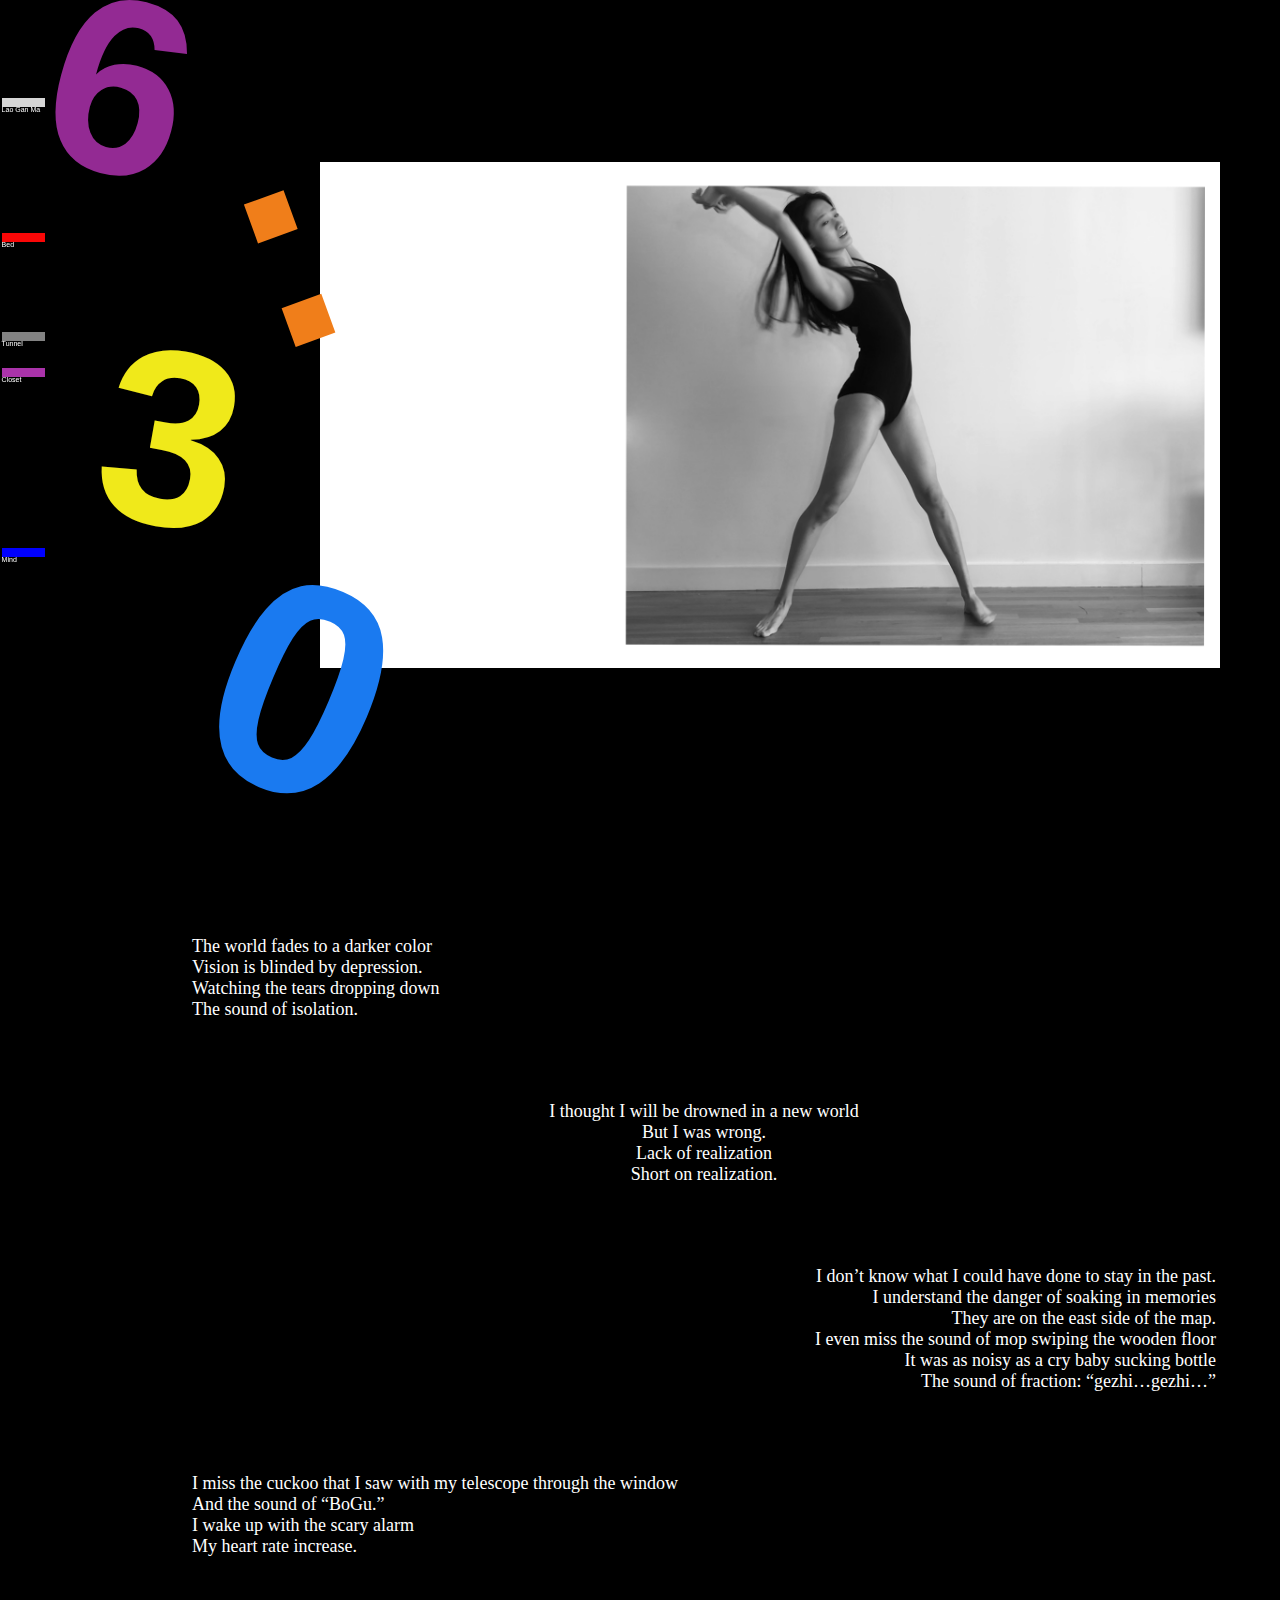
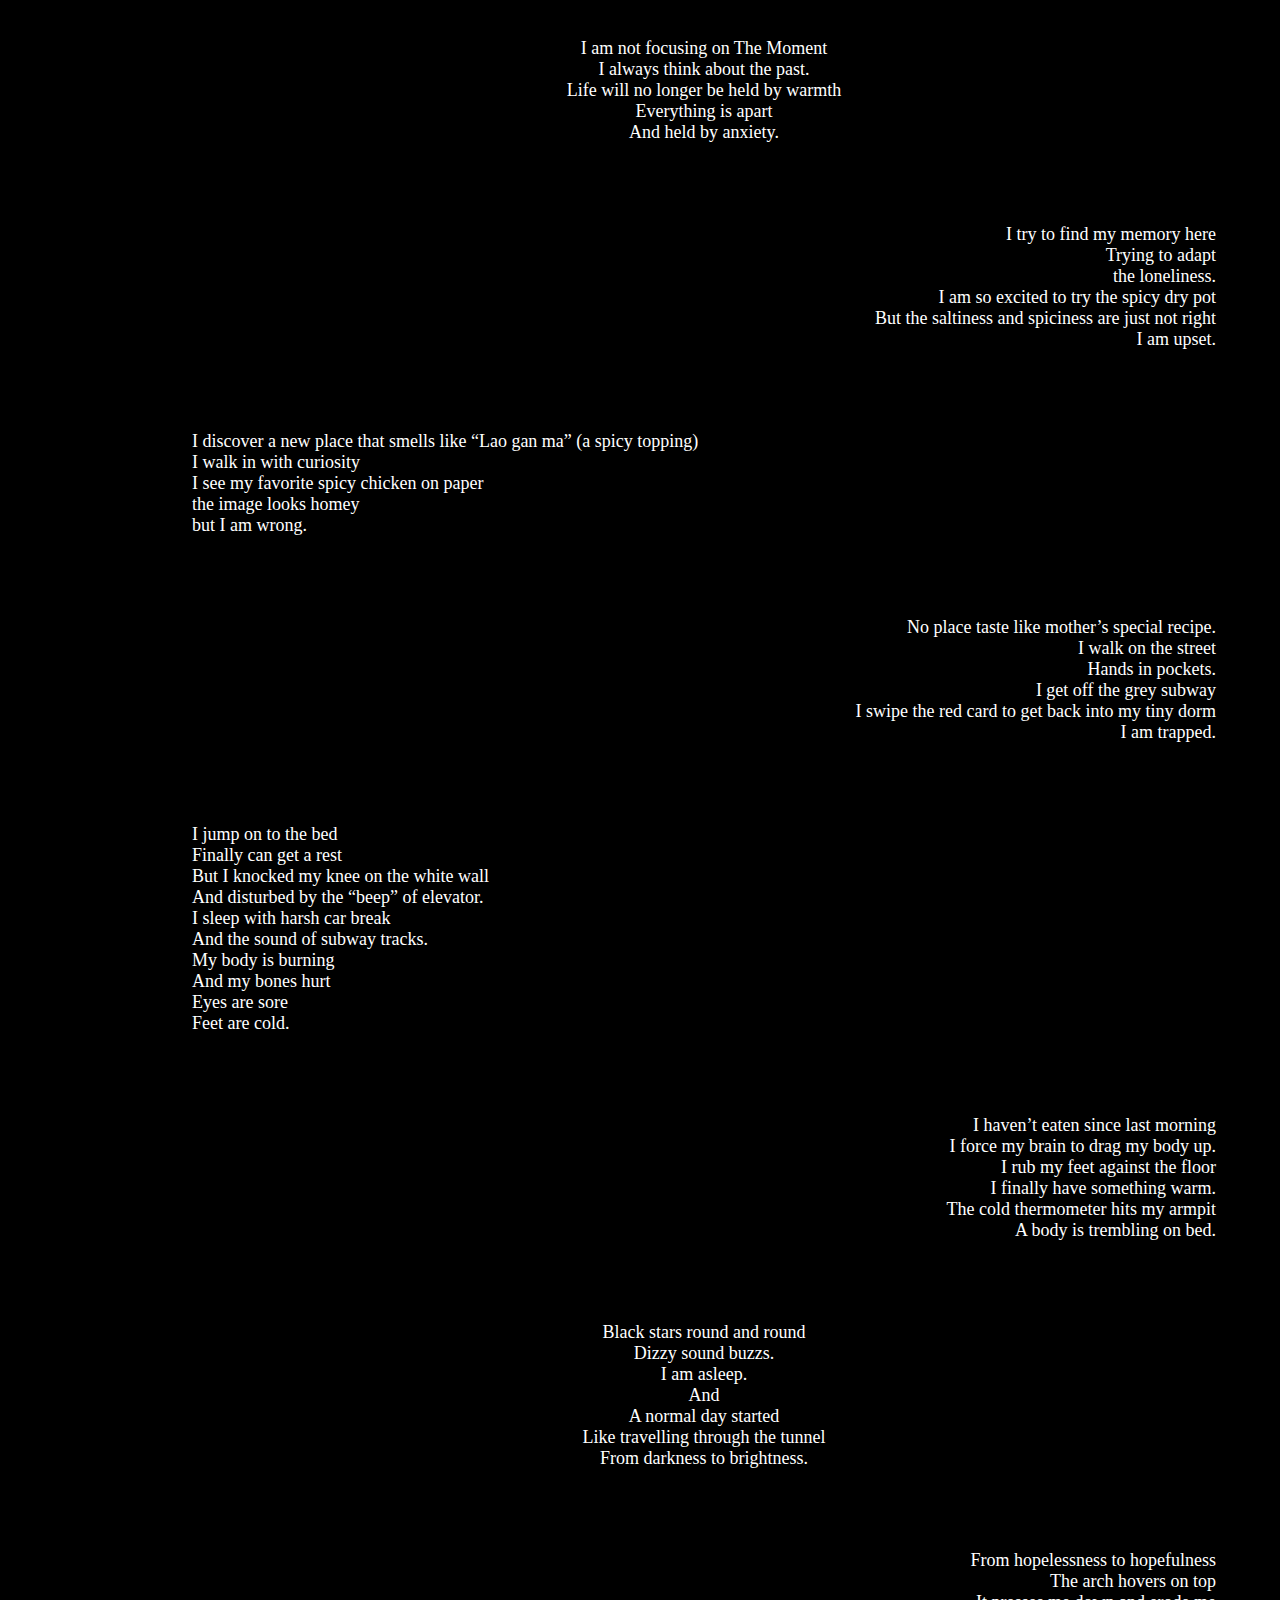
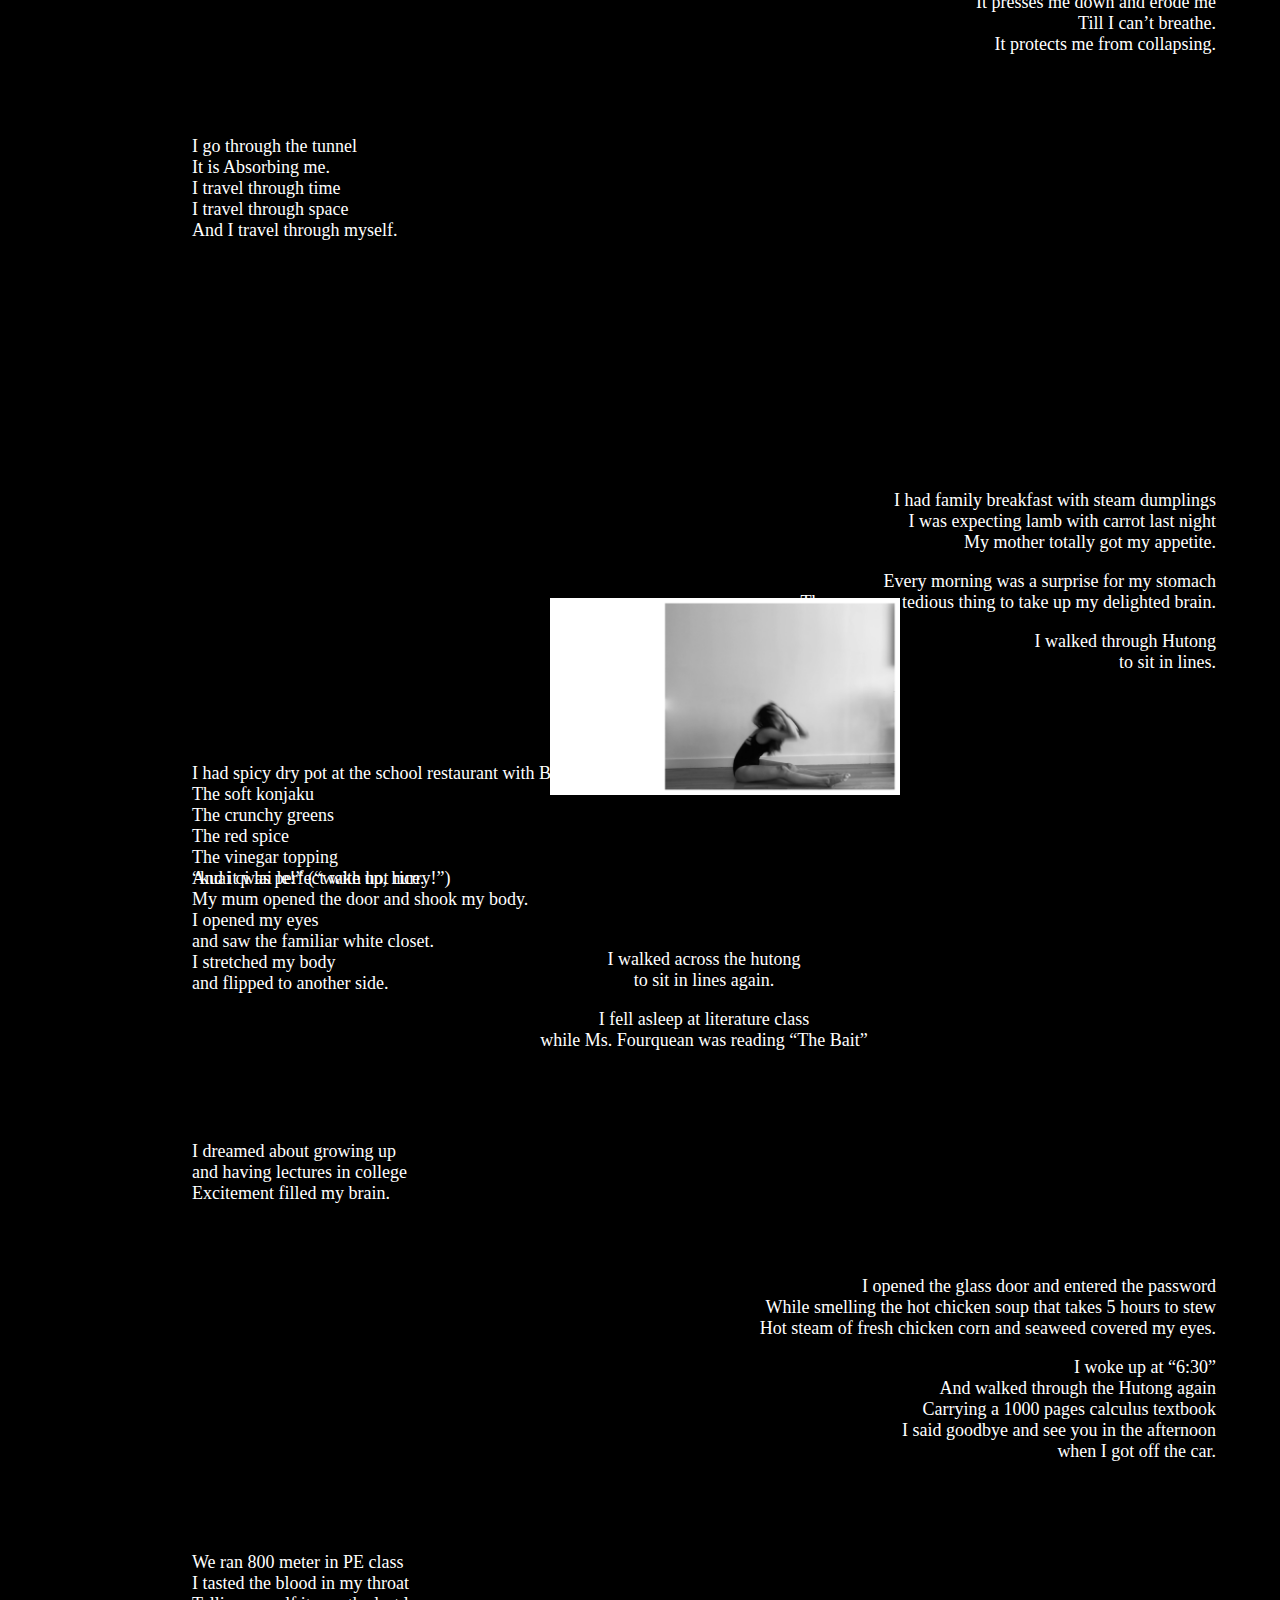
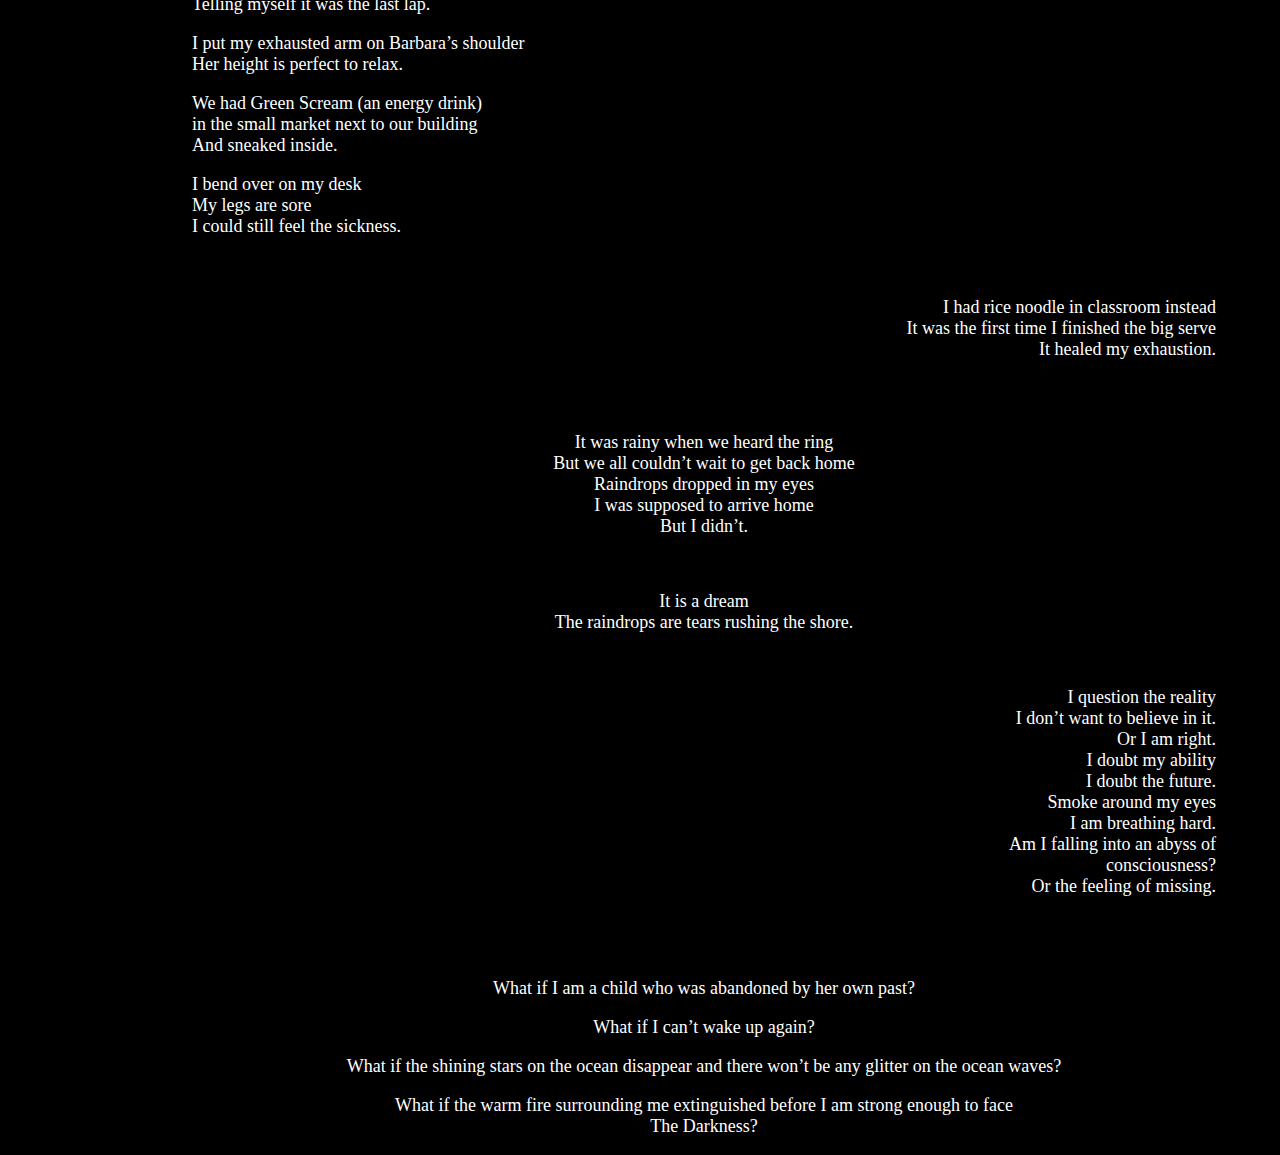
==== p1.html @ 7ac01d70 "upload1" ====
<!DOCTYPE html>
<title>Assignment2</title>
<head>
    <link href="p1.css" rel="stylesheet">
</head>
<body>
    <h1>6</h1>
    <h2>:</h2>
    <h3>3</h3>
    <h4>0</h4>
    <div class="cover"><img src="cover1.jpg" width="900"></div>
   <div class="main">
    <p>The world fades to a darker color<br>
        Vision is blinded by depression.<br>
        Watching the tears dropping down<br>
        The sound of isolation.<br>
        <br><br><br>
        </p>
    <p class="center">
        I thought I will be drowned in a new world<br>
        But I was wrong.<br>
        Lack of realization<br>
        Short on realization.<br>
        <br><br><br>
    </p>
    <p class="right">
        I don’t know what I could have done to stay in the past.<br>
I understand the danger of soaking in memories<br>
They are on the east side of the map.<br>
I even miss the sound of mop swiping the wooden floor<br>
It was as noisy as a cry baby sucking bottle<br>
The sound of fraction: “gezhi…gezhi…”<br>
<br><br><br>
</p>
    <p>
        I miss the cuckoo that I saw with my telescope through the window<br>
And the sound of “BoGu.”<br>
I wake up with the scary alarm<br>
My heart rate increase.<br>
<br><br><br>
    </p>
    <p class="center">
        I am not focusing on The Moment<br>
I always think about the past.<br>
Life will no longer be held by warmth<br>
Everything is apart<br>
And held by anxiety.<br>
<br><br><br>
    </p>
    <p class="right">
        I try to find my memory here<br>
        Trying to adapt<br>
        the loneliness.<br>
        I am so excited to try the spicy dry pot<br>
        But the saltiness and spiciness are just not right<br>
        I am upset.<br>
        <br><br><br><a name="target1"></a>
    </p>
    <div class="text1">
    
        I discover a new place that smells like “Lao gan ma” (a spicy topping)<br>
I walk in with curiosity<br>
I see my favorite spicy chicken on paper<br>
the image looks homey<br>
but I am wrong.<br>
<br><br><br>

</div>
    <p class="right">
        No place taste like mother’s special recipe.<br>
I walk on the street<br>
Hands in pockets.<br>
I get off the grey subway<br>
I swipe the red card to get back into my tiny dorm<br>
I am trapped.<br>
<br><br><br><a name="target2"></a>
    </p>
    <div id="s1">
        <div id="img1"><img src="gif/g1.gif" width="500"></div>
I jump on to the bed<br>
Finally can get a rest<br>
But I knocked my knee on the white wall<br>
And disturbed by the “beep” of elevator.<br>
I sleep with harsh car break<br>
And the sound of subway tracks.<br>
My body is burning<br>
And my bones hurt<br>
Eyes are sore<br>
Feet are cold.<br>
<br><br><br>
    </div>
    <p class="right">
        I haven’t eaten since last morning<br>
I force my brain to drag my body up.<br>
I rub my feet against the floor<br>
I finally have something warm.<br>
The cold thermometer hits my armpit<br>
A body is trembling on bed.<br>
<br><br><br>
    </p>
    <p class="center">
        Black stars round and round<br>
Dizzy sound buzzs.<br>
I am asleep.<br>
And<br>
A normal day started<br>
Like travelling through the tunnel<br>
From darkness to brightness.<br>
<br><br><br>
    </p>
    <p class="right">
        From hopelessness to hopefulness<br>
        The arch hovers on top<br>
        It presses me down and erode me<br>
        Till I can’t breathe.<br>
        It protects me from collapsing.<br>
        <br><br><br><a name="target3"></a>
    </p>
    <div class="text3">
        I go through the tunnel<br>
        It is Absorbing me.<br>
        I travel through time<br>
        I travel through space<br>
        And I travel through myself. <br>
        <br><br><br><a name="target4"></a>
    </div>
    <div class="s2">
        <div id="img3"><img src="gif/g1.2.gif" width="200"></div>
        “kuai qi lai le&#33;” (“wake up, hurry&#33;”)<br>
        My mum opened the door and shook my body.<br>
        I opened my eyes<br>
        and saw the familiar white closet.<br>
        I stretched my body<br>
        and flipped to another side.<br>
        <br><br><br>
    </div>
        <p class="right">
        <br>
        <br><br><br><br><br>
        <br>
        <br>
        I had family breakfast with steam dumplings<br>
        I was expecting lamb with carrot last night<br>
        My mother totally got my appetite.</p>
        <p class="right">
        Every morning was a surprise for my stomach<br>
        There was no tedious thing to take up my delighted brain.</p>
        <p class="right">
        I walked through Hutong<br>
        to sit in lines.</p>
        <br>
        <br>
        <br>
        <p>
        I had spicy dry pot at the school restaurant with Barbara<br>
        The soft konjaku<br>
        The crunchy greens<br>
        The red spice<br>
        The vinegar topping<br>
        And it was perfect with hot rice.</p>
        <p class="center">
        <br>
        <br>
        I walked across the hutong<br>
        to sit in lines again.</p>
        <p class="center">
        I fell asleep at literature class<br>
        while Ms. Fourquean was reading “The Bait”</p>
        <br>
        <br>
        <br>
        <p>
        I dreamed about growing up<br>
        and having lectures in college<br>
        Excitement filled my brain.</p>
        <br>
        <br>
        <p class="right">
        I opened the glass door and entered the password<br>
        While smelling the hot chicken soup that takes 5 hours to stew<br>
        Hot steam of fresh chicken corn and seaweed covered my eyes.</p>
        <p class="right">
        I woke up at “6:30”<br>
        And walked through the Hutong again<br>
        Carrying a 1000 pages calculus textbook<br>
        I said goodbye and see you in the afternoon<br>
        when I got off the car.</p>
        <br>
        <br>
        <br>
        <p>
        We ran 800 meter in PE class<br>
        I tasted the blood in my throat<br>
        Telling myself it was the last lap.</p>
        <div class="text2">
        I put my exhausted arm on Barbara’s shoulder<br>
        Her height is perfect to relax.</div>
        <p>
        We had Green Scream (an energy drink)<br>
        in the small market next to our building<br>
        And sneaked inside.</p>
        <p>
        I bend over on my desk<br>
        My legs are sore<br>
        I could still feel the sickness.</p>
        <p class="right">
        <br>
        <br>
        I had rice noodle in classroom instead<br>
        It was the first time I finished the big serve<br>
        It healed my exhaustion.</p>
        <br>
        <br>
        <p class="center">
        It was rainy when we heard the ring<br>
        But we all couldn’t wait to get back home<br>
        Raindrops dropped in my eyes<br>
        I was supposed to arrive home<br>
        But I didn’t.</p>
        <br>
        <p class="center">
        It is a dream<br>
        The raindrops are tears rushing the shore.</p>
        <br>
        <br><a name="target5"></a>
        <div class="s3">
            <div id="img4"><img src="gif/g1.3.gif" width="300"></div>
        I question the reality<br>
        I don’t want to believe in it.<br>
        Or I am right.<br>
        I doubt my ability<br>
        I doubt the future.<br>
        Smoke around my eyes<br>
        I am breathing hard.<br>
        Am I falling into an abyss of consciousness&#63;<br>
        Or the feeling of missing.<br></div>
        <br>
        <br>
        <p class="center">
        What if I am a child who was abandoned by her own past&#63;</p>
        <p class="center">
        What if I can’t wake up again&#63;</p>
        <p class="center">
        What if the shining stars on the ocean disappear and there won’t be any glitter on the ocean waves&#63;</p>
        <p class="center">
        What if the warm fire surrounding me extinguished before I am strong enough to face<br>
        The Darkness&#63;</p>
        
    </div>
    <div id="img2"><img src="gif/g1.1.gif" width="350"></div>
    <div class="bar">
        <div class="b1"><a href="#target1">Lao Gan Ma</a></div>
        <div class="b2"><a href="#target2">Bed</a></div>
        <div class="b3"><a href="#target3">Tunnel</a></div>
        <div class="b4"><a href="#target4">Closet</a></div>
        <div class="b5"><a href="#target5">Mind</a></div>
        </div>
    
</body>
---- p1.css ----
*{
    text-decoration: none;
}

body{
    background-color: black;
}
.cover{
    position: absolute;
    top:18vh;
    left:25vw;
}
h1{
    font-family: sans-serif;
    color:rgb(147, 42, 147);
    font-size: 250px;
    font-weight: bold;
    position: absolute;
    top:-25vh;
    left:4vw;
    transform: rotate(15deg);
}
h2{
    z-index: 10;
    font-family: sans-serif;
    color:rgb(240, 126, 26);
    font-size: 300px;
    font-weight: bold;
    position: absolute;
    top:-20vh;
    left:18vw;
    transform: rotate(-20deg);
}
h3{
    z-index: 10;
    font-family: sans-serif;
    color:rgb(240, 233, 26);
    font-size: 250px;
    font-weight: bold;
    position: absolute;
    top:5vh;
    left:8vw;
    transform: rotate(10deg);
}
h4{
    z-index: 10;
    font-family: sans-serif;
    color:rgb(26, 122, 240);
    font-size: 300px;
    font-weight: bold;
    position: absolute;
    top:13vh;
    left:17vw;
    transform: rotate(23deg);
}
p{
    font-family:Snell Roundhand;
    color:white;
    font-size: 18px;
}
.main{
    position: absolute;
    top:102vh;
    left:15vw;
    right:5vw;
}
.main>*{
    display:block;
}
.right{
    text-align: right;
}
.left{
    text-align: left;
}
.center{
    text-align: center;
}
#s1{
    display:inline-block;
    font-family:Snell Roundhand;
    color:white;
    font-size: 18px;
}
#img1{
    display:none;
    position: absolute;
    top:200vh;
    left:42vw;
}
#s1:hover{
    color:red;
}
#s1:hover #img1{
    display:block;
}
.s2{
    display:inline-block;
    font-family:Snell Roundhand;
    color:white;
    font-size: 18px;
    position: absolute;
    top:350vh;
    left:0vw;

}
.s2:hover{
    color:rgb(170, 51, 170);
}
.s2:hover #img3{
    display:block;
}
.s3{
    display:inline-block;
    font-family:Snell Roundhand;
    color:white;
    font-size: 18px;
    margin-bottom: 5vh;
    margin-left:57vw;
    text-align: right;
}
.s3:hover{
    color:blue;
}
.s3:hover #img4{
    display:block;
}
#img2{
    position: absolute;
    top:422vh;
    left:43vw;
}
#img3{
    display:none;
    position: absolute;
    top:-3vh;
    left:65vw;
}
#img4{
    display:none;
    position: absolute;
    top:610vh;
    left:8vw;
}
.text1{
    display:inline-block;
    font-family:Snell Roundhand;
    color:white;
    font-size: 18px;
}
.text1:hover{
    color:rgb(214, 214, 214);
}
.text2{
    display:inline-block;
    font-family:Snell Roundhand;
    color:white;
    font-size: 18px;
}
.text2:hover{
    color:rgb(131, 131, 131);
}
.text3{
    display:inline-block;
    font-family:Snell Roundhand;
    color:white;
    font-size: 18px;
}
.text3:hover{
    color:rgb(65, 65, 65);
}
.bar>*{
    position:fixed;
    margin-left:-0.5vw;
    padding:0 0 0 0;
    width:3.4vw;
    height:1vh;
}
a{
    color:white;
    font-family: sans-serif;
    font-size:7px;
}
.b1{
    margin-top: 10vh;
    background-color:rgb(214, 214, 214) ;
}

.b2{
    margin-top: 25vh;
    background-color:rgb(250, 7, 7) ;
}
.b3{
    margin-top: 36vh;
    background-color:rgb(131, 131, 131);
}
.b4{
    margin-top: 40vh;
    background-color:rgb(170, 51, 170);
}
.b5{
    margin-top: 60vh;
    background-color: blue;
}
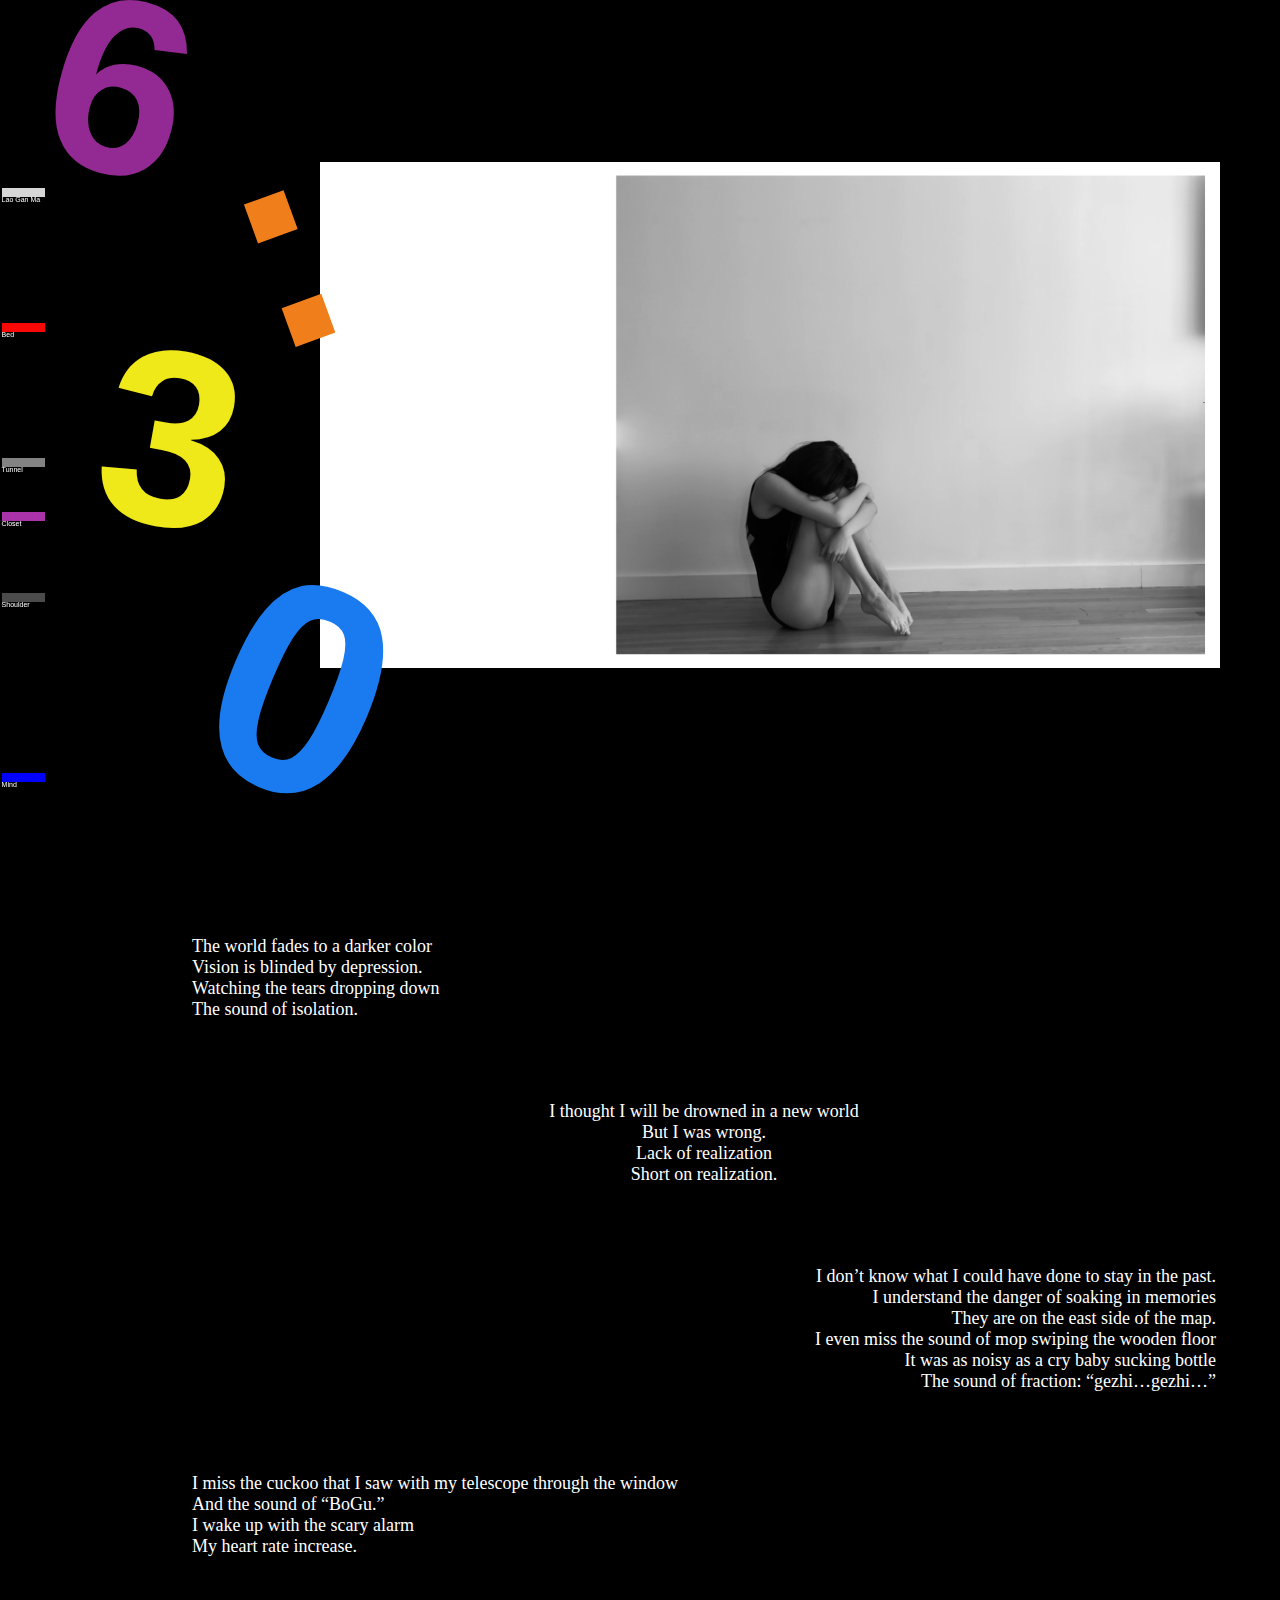
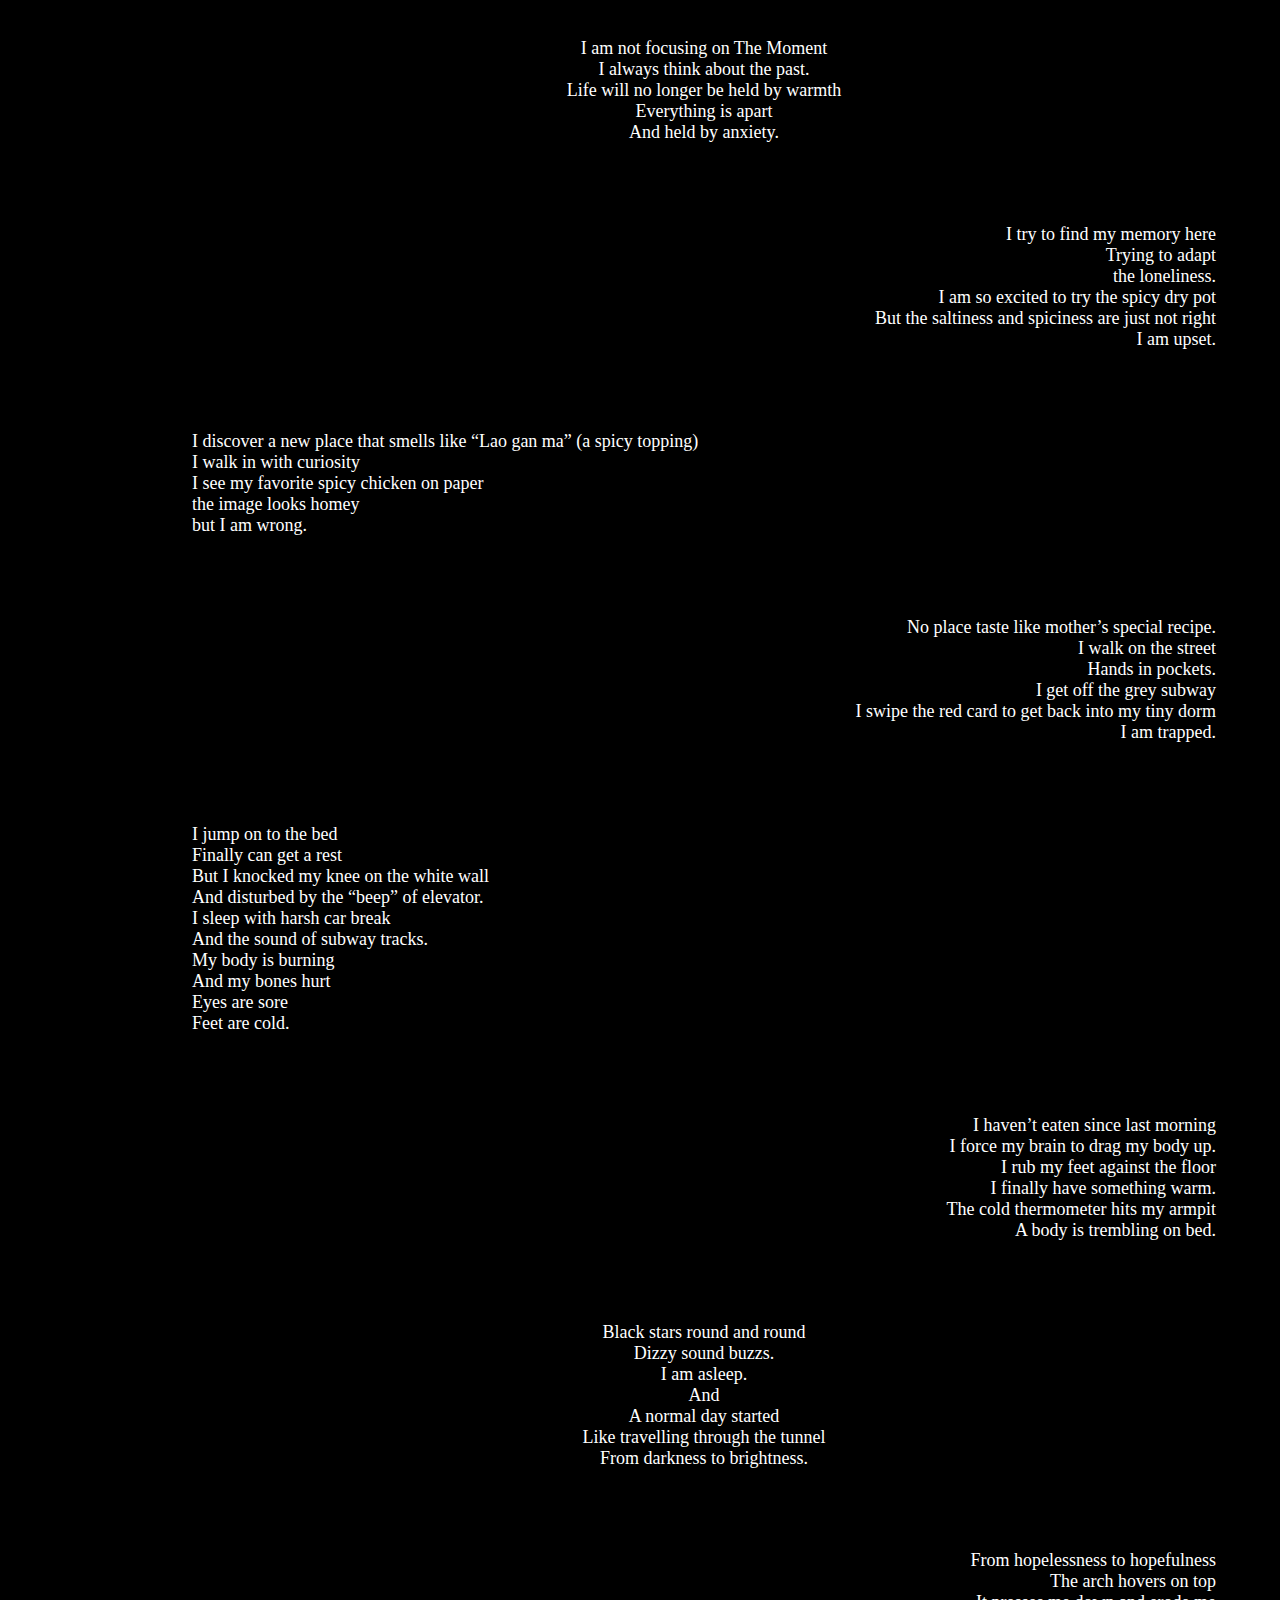
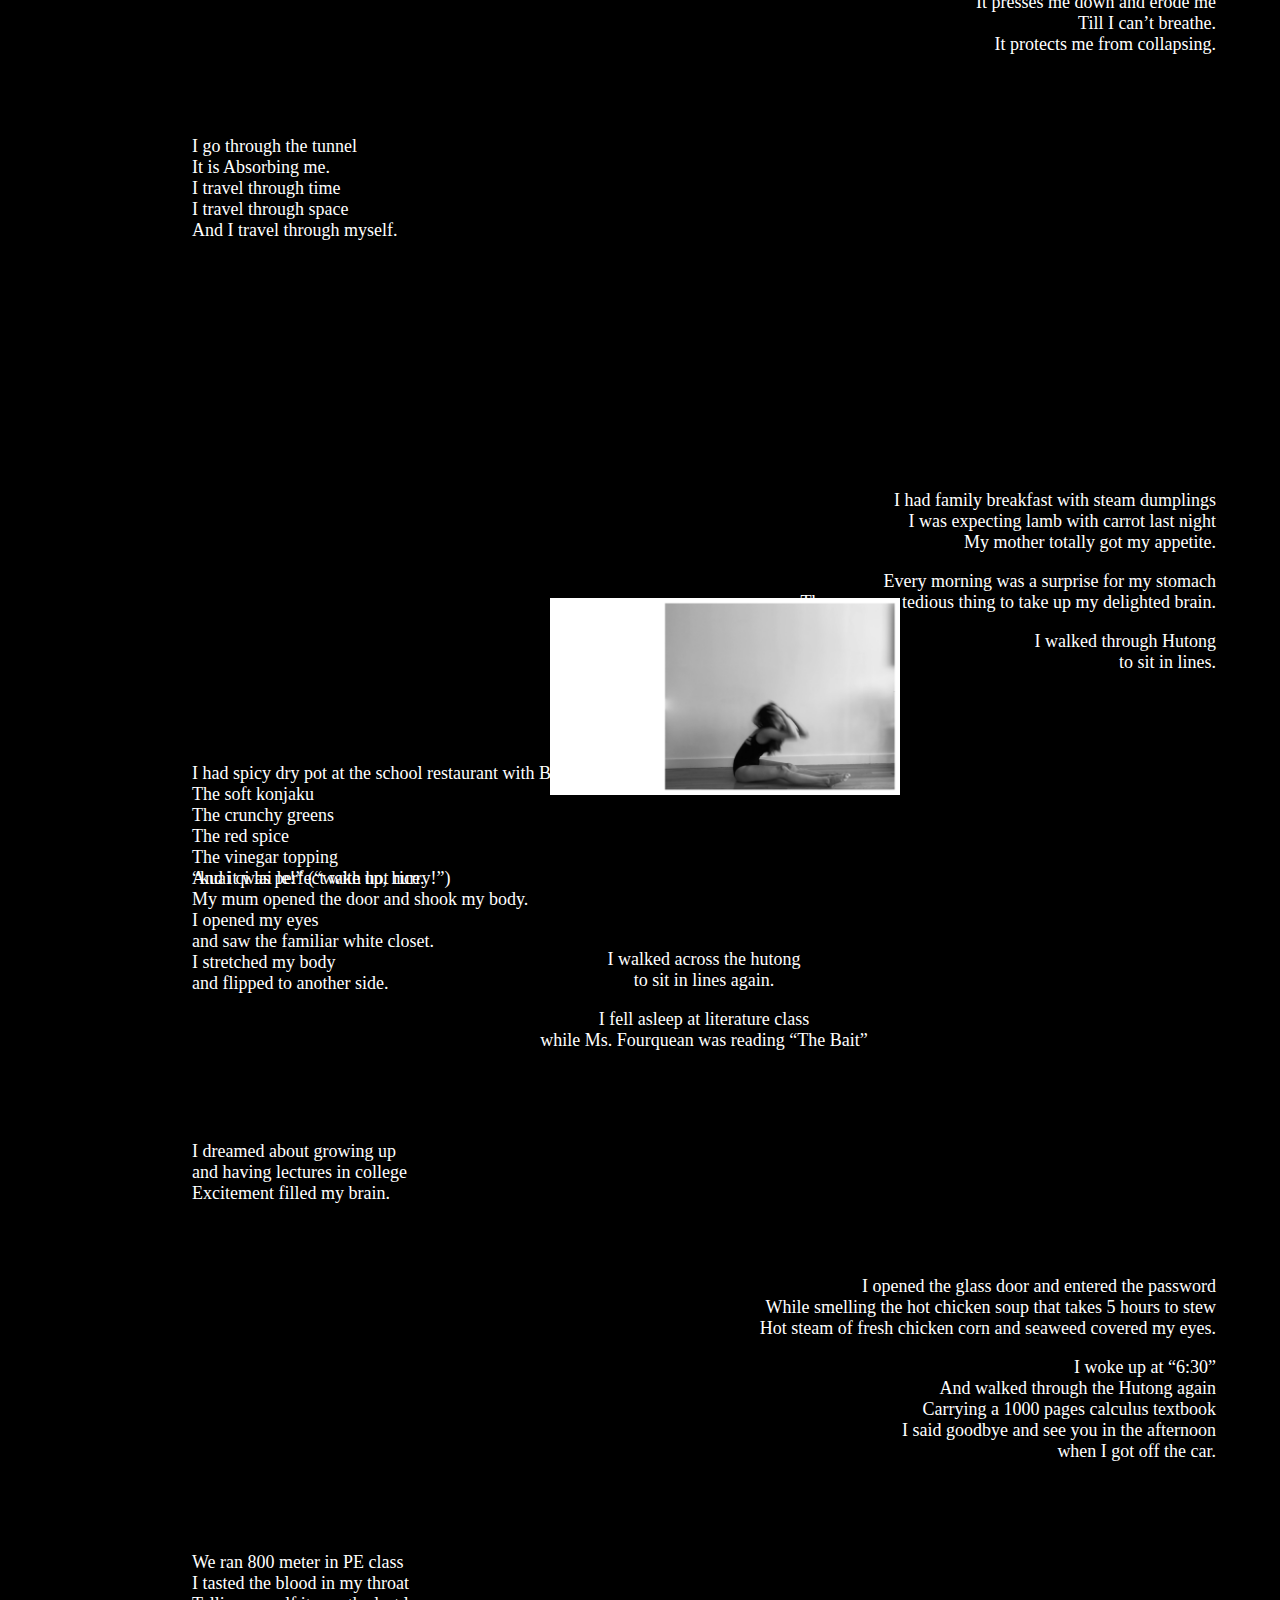
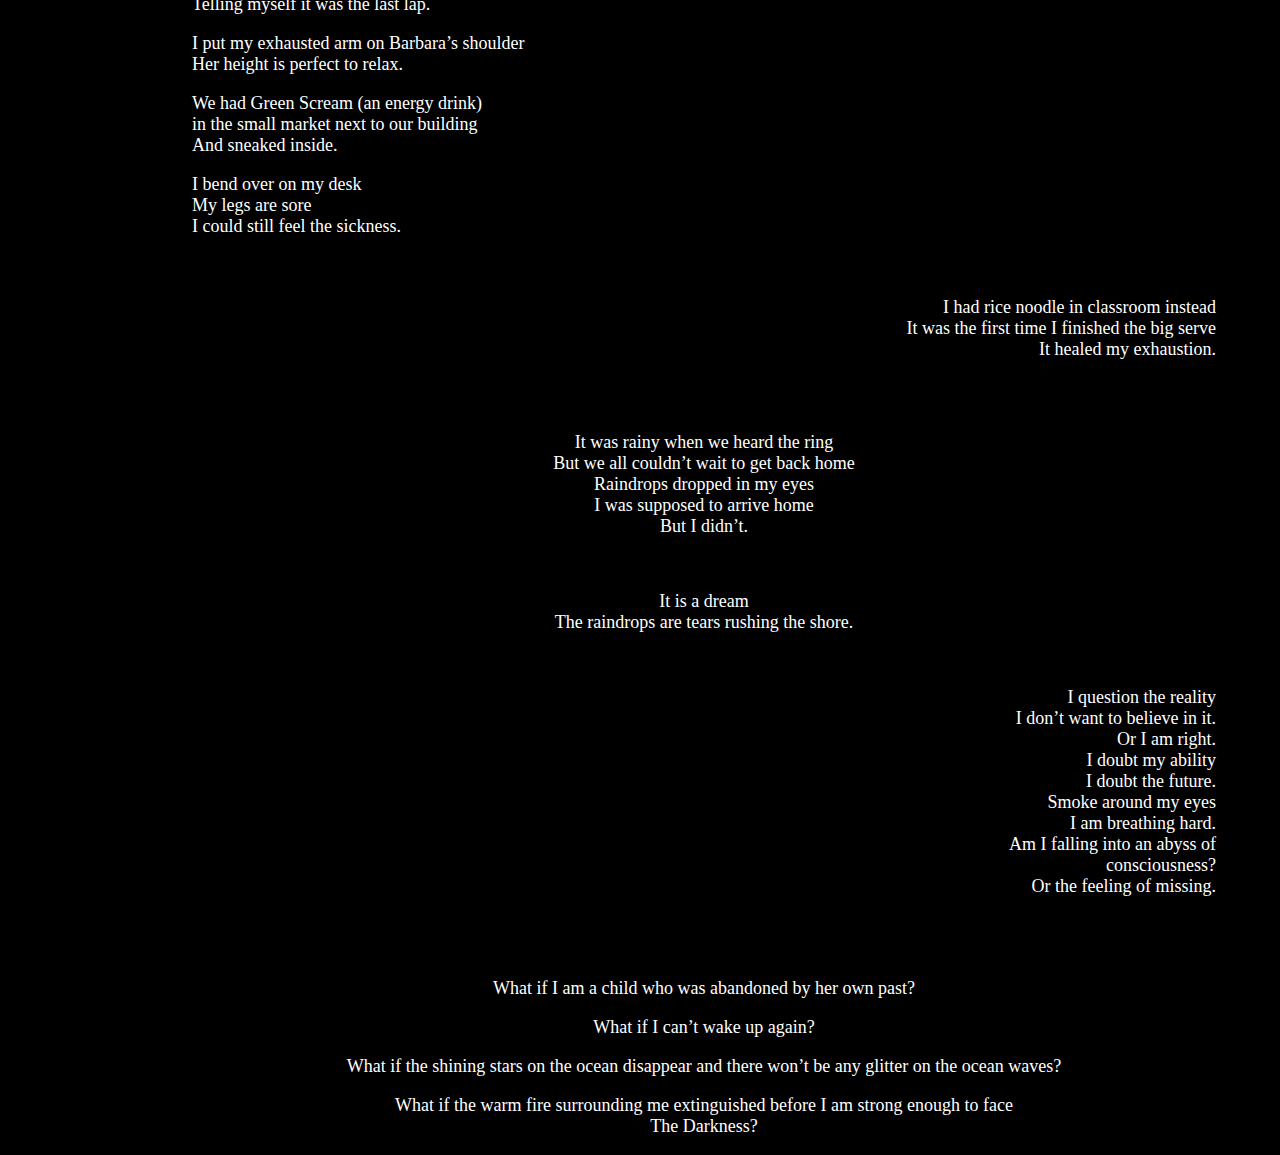
==== commit 44d3502d: "upload" ====
--- a/p1.html
+++ b/p1.html
@@ -4,11 +4,13 @@
     <link href="p1.css" rel="stylesheet">
 </head>
 <body>
+    <div class="title1">6:30</div>
     <h1>6</h1>
     <h2>:</h2>
     <h3>3</h3>
     <h4>0</h4>
-    <div class="cover"><img src="cover1.jpg" width="900"></div>
+    <div class="cover1"><img src="cover2.jpg" width="400"></div>
+    <div class="cover"><img src="cover2.jpg" width="900"></div>
    <div class="main">
     <p>The world fades to a darker color<br>
         Vision is blinded by depression.<br>
@@ -187,7 +189,7 @@
         when I got off the car.</p>
         <br>
         <br>
-        <br>
+        <br><a name="target6"></a>
         <p>
         We ran 800 meter in PE class<br>
         I tasted the blood in my throat<br>
@@ -253,6 +255,7 @@
         <div class="b2"><a href="#target2">Bed</a></div>
         <div class="b3"><a href="#target3">Tunnel</a></div>
         <div class="b4"><a href="#target4">Closet</a></div>
+        <div class="b6"><a href="#target6">Shoulder</a></div>
         <div class="b5"><a href="#target5">Mind</a></div>
         </div>
     
--- a/p1.css
+++ b/p1.css
@@ -122,9 +122,7 @@
 .s3:hover{
     color:blue;
 }
-.s3:hover #img4{
-    display:block;
-}
+
 #img2{
     position: absolute;
     top:422vh;
@@ -141,6 +139,9 @@
     position: absolute;
     top:610vh;
     left:8vw;
+}
+.s3:hover #img4{
+    display:block;
 }
 .text1{
     display:inline-block;
@@ -182,23 +183,96 @@
     font-size:7px;
 }
 .b1{
-    margin-top: 10vh;
+    margin-top: 20vh;
     background-color:rgb(214, 214, 214) ;
 }
 
 .b2{
-    margin-top: 25vh;
+    margin-top: 35vh;
     background-color:rgb(250, 7, 7) ;
 }
 .b3{
-    margin-top: 36vh;
+    margin-top: 50vh;
     background-color:rgb(131, 131, 131);
 }
 .b4{
-    margin-top: 40vh;
+    margin-top: 56vh;
     background-color:rgb(170, 51, 170);
 }
+.b6{
+    margin-top:65vh;
+    background-color: rgb(75, 75, 75);
+}
 .b5{
-    margin-top: 60vh;
+    margin-top: 85vh;
     background-color: blue;
 }
+.title1{
+    display:none;
+}
+.cover1{
+    display:none;
+}
+@media screen and (max-width: 600px){
+    .cover{
+        display:none;
+    }
+    .cover1{
+        display:block;
+        position: absolute;
+        top:6vh;
+        left:15vw;
+    }
+    .main{
+        top:68vh;
+    }
+    .title1{
+        display:block;
+        font-family: sans-serif;
+    color:rgb(240, 190, 26);
+    font-size: 220px;
+    font-weight: bold;
+    position: absolute;
+    top:35vh;
+    left:10vw;
+    }
+    h1{
+        display:none;
+    }
+    h2{display:none;}
+    h3{display:none;}
+    h4{display:none;}
+
+#img1{
+    display:none;
+}
+#img2{
+    display:none;
+}
+#img3{
+    display:none;
+}
+#img4{
+    display:none;
+}
+#s1:hover #img1{
+    display:none;
+}
+.s2:hover #img3{
+    display:none;
+}
+
+#img4{
+    display:block;
+    position: absolute;
+    left:-5vw;
+    top:618vh;
+}
+a{
+    display:none;
+}
+.bar>*{
+    margin-left:-1vw;
+    width:5vw;
+}
+}